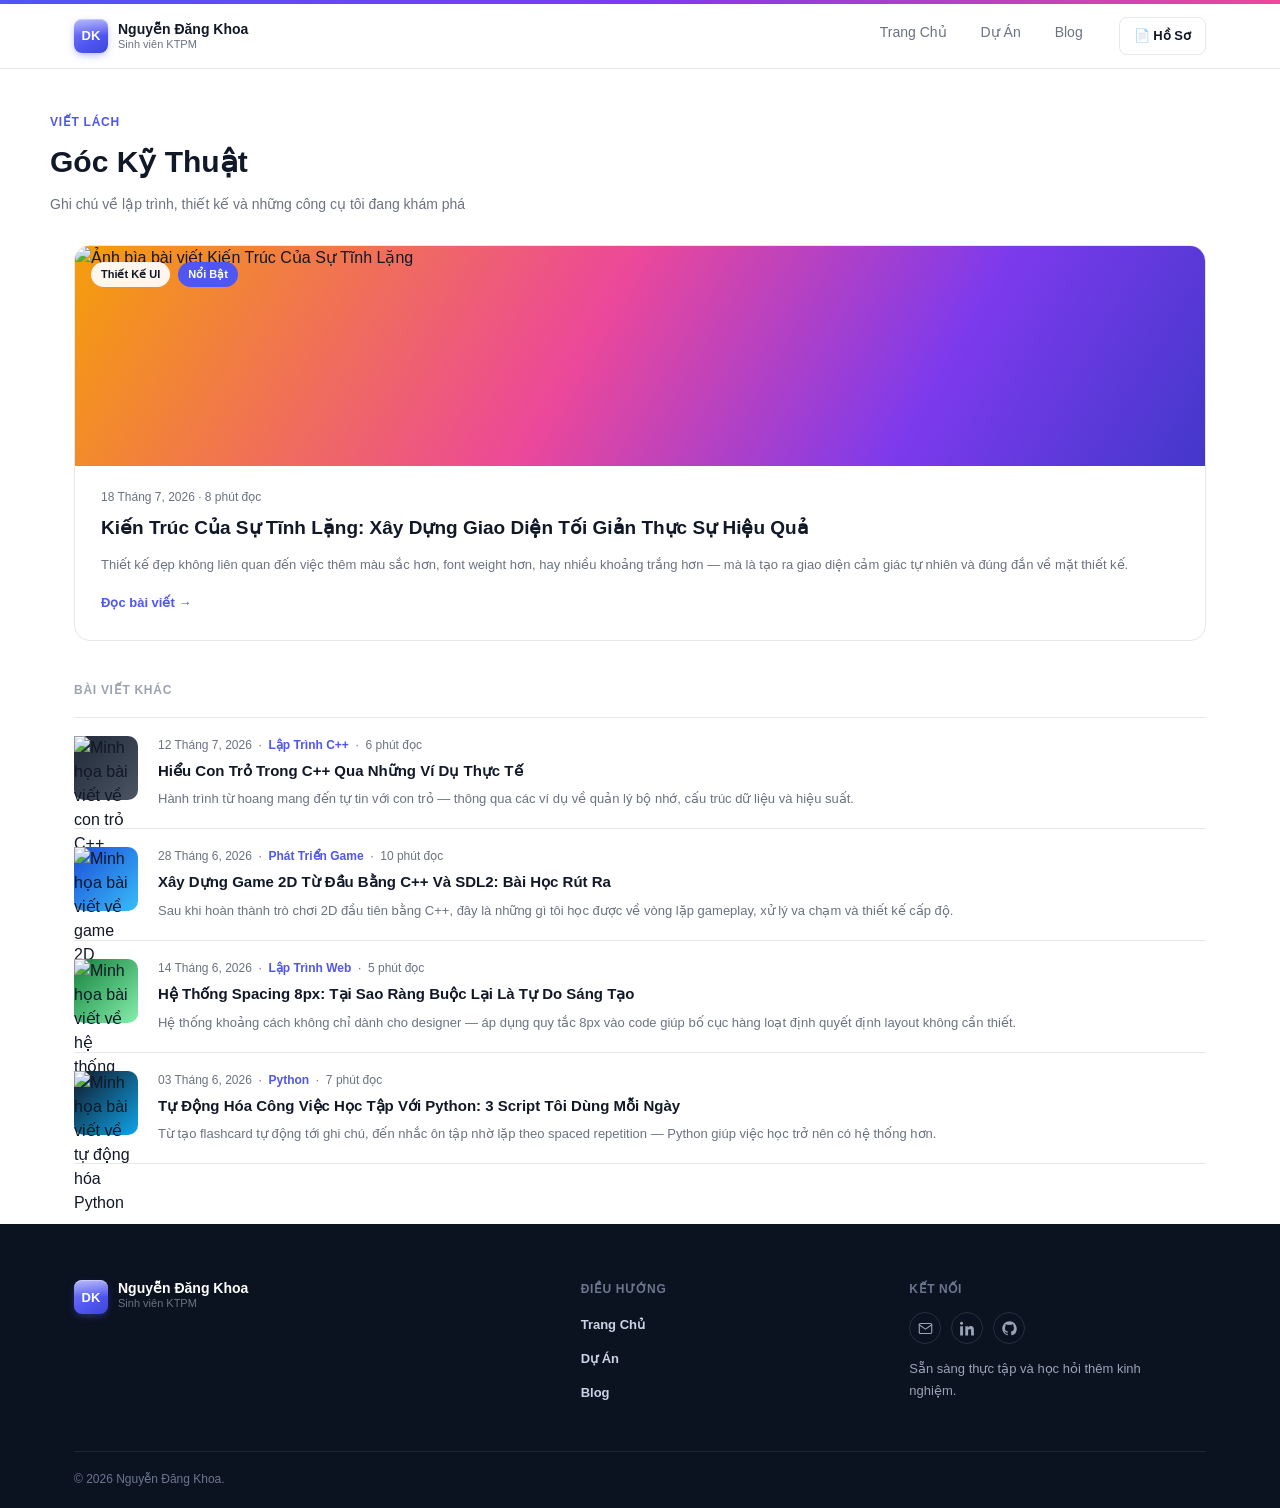
==== blog.html @ cd96da1e "Add files via upload" ====
<!DOCTYPE html>
<html lang="vi">
<head>
  <meta charset="UTF-8" />
  <meta name="viewport" content="width=device-width, initial-scale=1.0" />
  <title>Blog — Nguyễn Đăng Khoa</title>
  <meta name="description" content="Ghi chú kỹ thuật về lập trình, thiết kế và các công cụ đang khám phá." />
  <link rel="stylesheet" href="style.css" />
</head>
<body data-page="blog">
  <div class="top-accent"></div>

  <!-- ================= HEADER ================= -->
  <header class="header">
    <div class="container">
      <a href="index.html" class="brand">
        <span class="brand-mark">DK</span>
        <span class="brand-text">
          <span class="brand-name">Nguyễn Đăng Khoa</span>
          <span class="brand-role">Sinh viên KTPM</span>
        </span>
      </a>
      <nav class="nav-links">
        <a href="index.html" class="nav-link" data-page="home">Trang Chủ</a>
        <a href="du-an.html" class="nav-link" data-page="projects">Dự Án</a>
        <a href="blog.html" class="nav-link" data-page="blog">Blog</a>
        <a href="index.html" class="nav-cta">📄 Hồ Sơ</a>
      </nav>
      <button class="menu-toggle" aria-label="Mở menu điều hướng" aria-expanded="false">
        <span></span><span></span><span></span>
      </button>
    </div>
  </header>

  <!-- ================= PAGE HEAD ================= -->
  <section class="blog-page-head container">
    <div class="page-eyebrow">Viết Lách</div>
    <h1 class="page-title">Góc Kỹ Thuật</h1>
    <p class="page-desc">
      Ghi chú về lập trình, thiết kế và những công cụ tôi đang khám phá
    </p>
  </section>

  <!-- ================= NỘI DUNG BLOG ================= -->
  <section class="container blog-page-content">

    <!-- Bài viết nổi bật -->
    <article class="featured-post">
      <div class="featured-cover">
        <img src="assets/blog/toigian.png" alt="Ảnh bìa bài viết Kiến Trúc Của Sự Tĩnh Lặng" class="cover-img" />
        <div class="featured-tags">
          <span class="featured-tag">Thiết Kế UI</span>
          <span class="featured-tag primary">Nổi Bật</span>
        </div>
      </div>
      <div class="featured-body">
        <div class="post-meta">18 Tháng 7, 2026 · 8 phút đọc</div>
        <h2 class="post-title">
          Kiến Trúc Của Sự Tĩnh Lặng: Xây Dựng Giao Diện Tối Giản Thực Sự Hiệu Quả
        </h2>
        <p class="post-excerpt">
          Thiết kế đẹp không liên quan đến việc thêm màu sắc hơn, font weight hơn, hay nhiều
          khoảng trắng hơn — mà là tạo ra giao diện cảm giác tự nhiên và đúng đắn về mặt thiết kế.
        </p>
        <a href="#" class="read-more">Đọc bài viết →</a>
      </div>
    </article>

    <!-- Danh sách bài viết khác -->
    <div class="other-posts-label">Bài Viết Khác</div>

    <div class="post-row">
      <div class="post-row-thumb post-thumb-1"><img src="assets/blog/troc++.png" alt="Minh họa bài viết về con trỏ C++" /></div>
      <div class="post-row-body">
        <div class="post-row-meta">
          12 Tháng 7, 2026 &nbsp;·&nbsp; <span class="post-category">Lập Trình C++</span> &nbsp;·&nbsp; 6 phút đọc
        </div>
        <h3 class="post-row-title">Hiểu Con Trỏ Trong C++ Qua Những Ví Dụ Thực Tế</h3>
        <p class="post-row-desc">
          Hành trình từ hoang mang đến tự tin với con trỏ — thông qua các ví dụ về quản lý bộ
          nhớ, cấu trúc dữ liệu và hiệu suất.
        </p>
      </div>
    </div>

    <div class="post-row">
      <div class="post-row-thumb post-thumb-2"><img src="assets/blog/2d.png" alt="Minh họa bài viết về game 2D SDL2" /></div>
      <div class="post-row-body">
        <div class="post-row-meta">
          28 Tháng 6, 2026 &nbsp;·&nbsp; <span class="post-category">Phát Triển Game</span> &nbsp;·&nbsp; 10 phút đọc
        </div>
        <h3 class="post-row-title">Xây Dựng Game 2D Từ Đầu Bằng C++ Và SDL2: Bài Học Rút Ra</h3>
        <p class="post-row-desc">
          Sau khi hoàn thành trò chơi 2D đầu tiên bằng C++, đây là những gì tôi học được về vòng
          lặp gameplay, xử lý va chạm và thiết kế cấp độ.
        </p>
      </div>
    </div>

    <div class="post-row">
      <div class="post-row-thumb post-thumb-3"><img src="assets/blog/spacing.png" alt="Minh họa bài viết về hệ thống spacing 8px" /></div>
      <div class="post-row-body">
        <div class="post-row-meta">
          14 Tháng 6, 2026 &nbsp;·&nbsp; <span class="post-category">Lập Trình Web</span> &nbsp;·&nbsp; 5 phút đọc
        </div>
        <h3 class="post-row-title">Hệ Thống Spacing 8px: Tại Sao Ràng Buộc Lại Là Tự Do Sáng Tạo</h3>
        <p class="post-row-desc">
          Hệ thống khoảng cách không chỉ dành cho designer — áp dụng quy tắc 8px vào code giúp bố
          cục hàng loạt định quyết định layout không cần thiết.
        </p>
      </div>
    </div>

    <div class="post-row">
      <div class="post-row-thumb post-thumb-4"><img src="assets/blog/py.png" alt="Minh họa bài viết về tự động hóa Python" /></div>
      <div class="post-row-body">
        <div class="post-row-meta">
          03 Tháng 6, 2026 &nbsp;·&nbsp; <span class="post-category">Python</span> &nbsp;·&nbsp; 7 phút đọc
        </div>
        <h3 class="post-row-title">Tự Động Hóa Công Việc Học Tập Với Python: 3 Script Tôi Dùng Mỗi Ngày</h3>
        <p class="post-row-desc">
          Từ tạo flashcard tự động tới ghi chú, đến nhắc ôn tập nhờ lặp theo spaced repetition —
          Python giúp việc học trở nên có hệ thống hơn.
        </p>
      </div>
    </div>

  </section>

  <!-- ================= FOOTER ================= -->
  <footer class="footer">
    <div class="container">
      <div class="footer-grid">
        <div>
          <div class="footer-brand">
            <span class="brand-mark">DK</span>
            <span class="brand-text">
              <span class="brand-name" style="color:#fff">Nguyễn Đăng Khoa</span>
              <span class="brand-role">Sinh viên KTPM</span>
            </span>
          </div>
        </div>
        <div>
          <div class="footer-heading">Điều Hướng</div>
          <ul class="footer-links">
            <li><a href="index.html">Trang Chủ</a></li>
            <li><a href="du-an.html">Dự Án</a></li>
            <li><a href="blog.html">Blog</a></li>
          </ul>
        </div>
        <div>
          <div class="footer-heading">Kết Nối</div>
          <div class="footer-socials">
            <a href="nguyendangkhoa28lhk@gmail.com" class="social-icon" aria-label="Email"><svg viewBox="0 0 24 24" fill="none" stroke="currentColor" stroke-width="1.8" stroke-linecap="round" stroke-linejoin="round"><rect x="2" y="4" width="20" height="16" rx="2"/><path d="m22 6-10 7L2 6"/></svg></a>
            <a href="#" class="social-icon" aria-label="LinkedIn"><svg viewBox="0 0 24 24" fill="currentColor"><path d="M4.98 3.5C4.98 4.88 3.87 6 2.5 6S0 4.88 0 3.5 1.12 1 2.5 1s2.48 1.12 2.48 2.5zM.24 8.25h4.5V23H.24V8.25zM8.25 8.25h4.31v2.02h.06c.6-1.13 2.07-2.33 4.26-2.33 4.55 0 5.39 3 5.39 6.9V23h-4.5v-6.66c0-1.59-.03-3.63-2.21-3.63-2.22 0-2.56 1.73-2.56 3.52V23h-4.5V8.25z"/></svg></a>
            <a href="https://github.com/dashboard" class="social-icon" aria-label="GitHub"><svg viewBox="0 0 24 24" fill="currentColor"><path d="M12 .5C5.73.5.5 5.73.5 12c0 5.08 3.29 9.39 7.86 10.91.58.1.79-.25.79-.56 0-.28-.01-1.02-.02-2-3.2.7-3.88-1.54-3.88-1.54-.52-1.33-1.28-1.68-1.28-1.68-1.04-.71.08-.7.08-.7 1.15.08 1.76 1.18 1.76 1.18 1.03 1.76 2.7 1.25 3.36.96.1-.75.4-1.25.73-1.54-2.55-.29-5.24-1.28-5.24-5.7 0-1.26.45-2.29 1.18-3.1-.12-.29-.51-1.46.11-3.04 0 0 .96-.31 3.15 1.18a10.9 10.9 0 0 1 5.74 0c2.19-1.49 3.15-1.18 3.15-1.18.62 1.58.23 2.75.11 3.04.74.81 1.18 1.84 1.18 3.1 0 4.43-2.7 5.41-5.26 5.69.41.36.78 1.06.78 2.14 0 1.55-.01 2.79-.01 3.17 0 .31.21.67.8.56A10.52 10.52 0 0 0 23.5 12C23.5 5.73 18.27.5 12 .5z"/></svg></a>
          </div>
          <p class="footer-desc">Sẵn sàng thực tập và học hỏi thêm kinh nghiệm.</p>
        </div>
      </div>
      <div class="footer-bottom">
        <span>© 2026 Nguyễn Đăng Khoa.</span>
      </div>
    </div>
  </footer>

  <script src="script.js"></script>
</body>
</html>
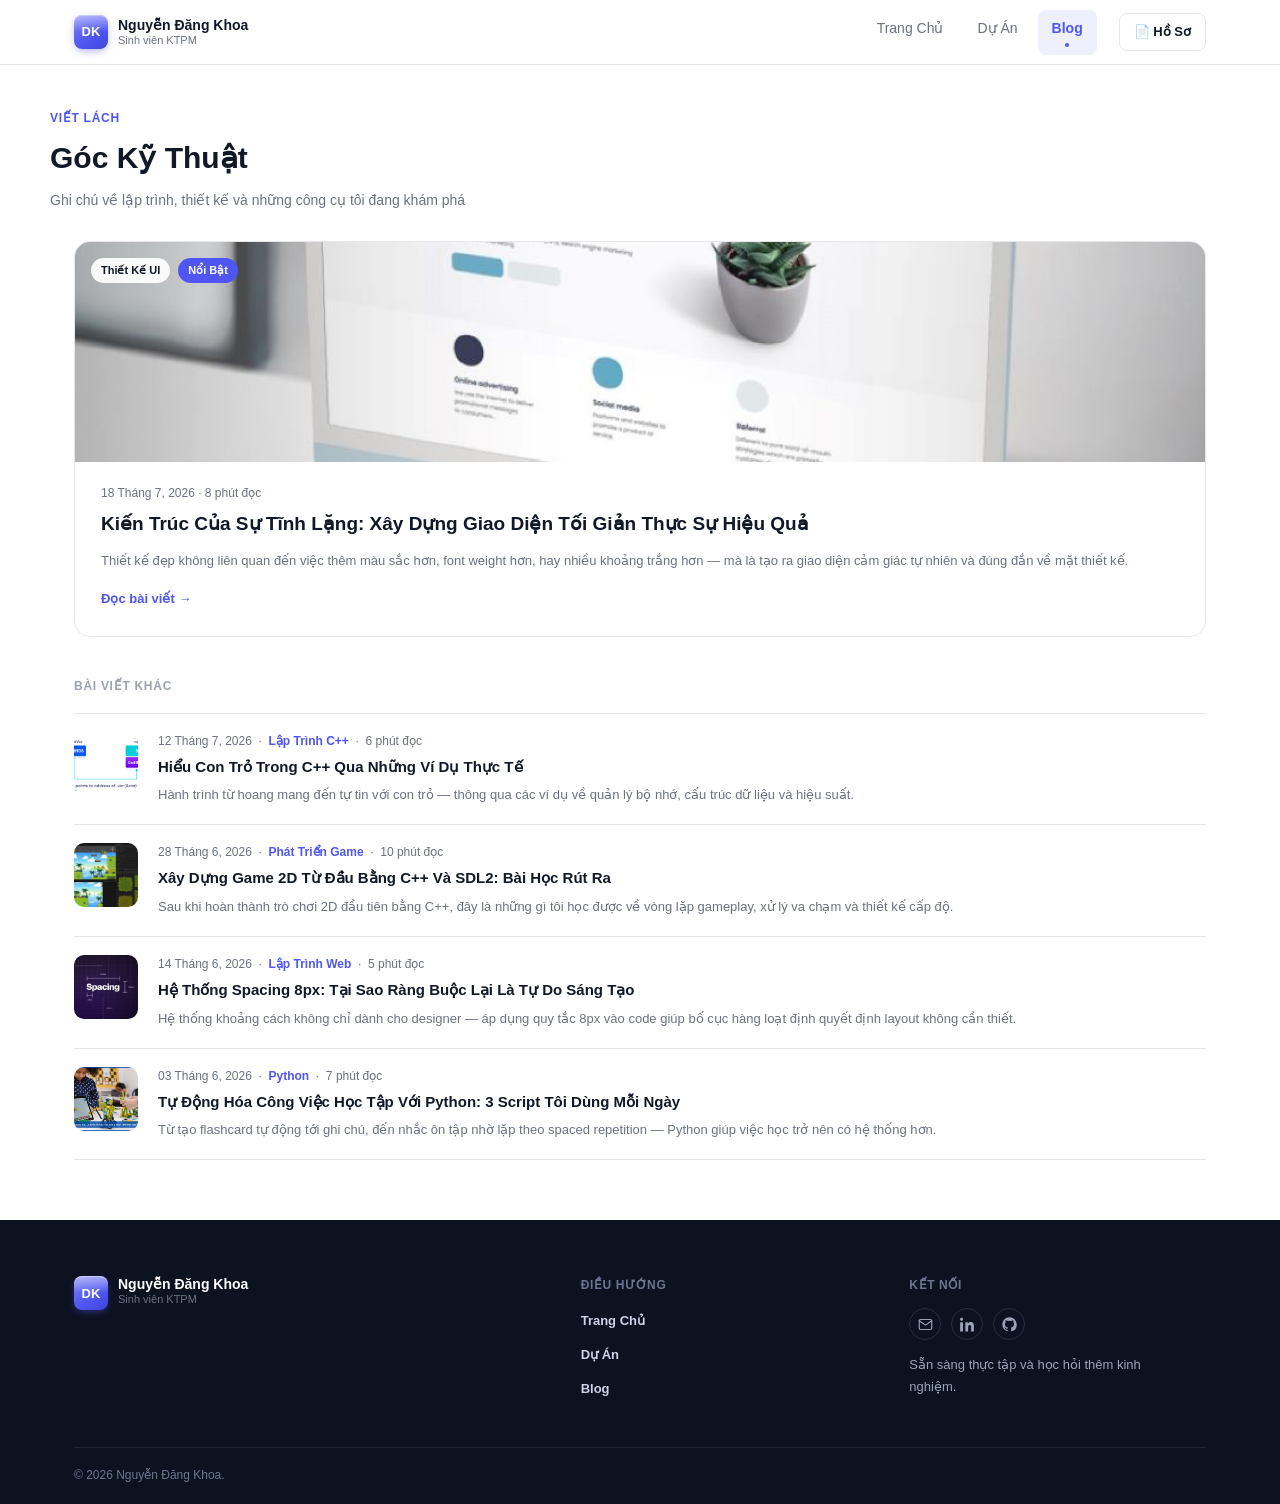
==== commit b8013030: "Update blog.html" ====
--- a/blog.html
+++ b/blog.html
@@ -8,9 +8,7 @@
   <link rel="stylesheet" href="style.css" />
 </head>
 <body data-page="blog">
-  <div class="top-accent"></div>
-
-  <!-- ================= HEADER ================= -->
+  <!--HEADER-->
   <header class="header">
     <div class="container">
       <a href="index.html" class="brand">
@@ -32,7 +30,7 @@
     </div>
   </header>
 
-  <!-- ================= PAGE HEAD ================= -->
+  <!--PAGE HEAD-->
   <section class="blog-page-head container">
     <div class="page-eyebrow">Viết Lách</div>
     <h1 class="page-title">Góc Kỹ Thuật</h1>
@@ -41,7 +39,7 @@
     </p>
   </section>
 
-  <!-- ================= NỘI DUNG BLOG ================= -->
+  <!--NỘI DUNG BLOG-->
   <section class="container blog-page-content">
 
     <!-- Bài viết nổi bật -->
@@ -127,7 +125,7 @@
 
   </section>
 
-  <!-- ================= FOOTER ================= -->
+  <!--FOOTER-->
   <footer class="footer">
     <div class="container">
       <div class="footer-grid">
--- a/style.css
+++ b/style.css
@@ -0,0 +1,1354 @@
+:root {
+  --color-primary: #4f56f2;
+  --color-primary-dark: #3f45d6;
+  --color-text: #111827;
+  --color-text-muted: #6b7280;
+  --color-text-light: #9ca3af;
+  --color-bg: #ffffff;
+  --color-bg-soft: #f6f7fb;
+  --color-border: #e5e7eb;
+  --color-footer-bg: #0b1220;
+  --color-footer-text: #9aa4b8;
+  --color-footer-heading: #6b7690;
+
+  --font-base: "Inter", -apple-system, BlinkMacSystemFont, "Segoe UI", sans-serif;
+
+  --radius-md: 10px;
+  --radius-lg: 16px;
+  --container-width: 1180px;
+}
+
+* {
+  box-sizing: border-box;
+}
+
+html,
+body {
+  margin: 0;
+  padding: 0;
+  height: 100%;
+}
+
+body {
+  font-family: var(--font-base);
+  color: var(--color-text);
+  background: var(--color-bg);
+  -webkit-font-smoothing: antialiased;
+  line-height: 1.5;
+}
+
+img {
+  max-width: 100%;
+  display: block;
+}
+
+a {
+  color: inherit;
+  text-decoration: none;
+}
+
+button {
+  font-family: inherit;
+  cursor: pointer;
+}
+
+.container {
+  width: 100%;
+  max-width: var(--container-width);
+  margin: 0 auto;
+  padding: 0 24px;
+}
+/* Header*/
+.header {
+  border-bottom: 1px solid var(--color-border);
+  background: var(--color-bg);
+}
+
+.header .container {
+  display: flex;
+  align-items: center;
+  justify-content: space-between;
+  height: 64px;
+}
+
+.brand {
+  display: flex;
+  align-items: center;
+  gap: 10px;
+}
+
+.brand-mark {
+  width: 34px;
+  height: 34px;
+  border-radius: 8px;
+  background: linear-gradient(145deg, #7b7ff5, #4f56f2 60%, #3f45d6);
+  color: #fff;
+  font-weight: 700;
+  font-size: 13px;
+  display: flex;
+  align-items: center;
+  justify-content: center;
+  flex-shrink: 0;
+  position: relative;
+  overflow: hidden;
+  box-shadow: 0 3px 8px -2px rgba(79, 86, 242, 0.55), inset 0 1px 0 rgba(255, 255, 255, 0.35);
+  /* Hiệu ứng phóng to mượt khi hover / thu nhỏ khi bấm */
+  transition: transform 0.25s cubic-bezier(0.34, 1.56, 0.64, 1), box-shadow 0.25s ease;
+  cursor: pointer;
+}
+
+/*avatar*/
+.brand-mark img {
+  width: 100%;
+  height: 100%;
+  object-fit: cover;
+  border-radius: inherit;
+}
+
+/* Vệt sáng bóng */
+.brand-mark::before {
+  content: "";
+  position: absolute;
+  top: 0;
+  left: 0;
+  right: 0;
+  height: 50%;
+  background: linear-gradient(to bottom, rgba(255, 255, 255, 0.45), rgba(255, 255, 255, 0));
+  pointer-events: none;
+}
+
+.brand:hover .brand-mark {
+  transform: scale(1.15) rotate(-4deg);
+  box-shadow: 0 10px 18px -6px rgba(79, 86, 242, 0.6), inset 0 1px 0 rgba(255, 255, 255, 0.4);
+}
+
+.brand:active .brand-mark {
+  transform: scale(0.92) rotate(0deg);
+  transition-duration: 0.1s;
+}
+
+.brand-text {
+  display: flex;
+  flex-direction: column;
+  line-height: 1.2;
+}
+
+.brand-name {
+  font-size: 14px;
+  font-weight: 700;
+  color: var(--color-text);
+}
+
+.brand-role {
+  font-size: 11px;
+  color: var(--color-text-muted);
+}
+
+.nav-links {
+  display: flex;
+  align-items: center;
+  gap: 6px;
+}
+
+.nav-link {
+  position: relative;
+  display: flex;
+  flex-direction: column;
+  align-items: center;
+  font-size: 14px;
+  font-weight: 500;
+  color: var(--color-text-muted);
+  padding: 8px 14px;
+  border-radius: 8px;
+  transition: color 0.15s ease, background 0.15s ease;
+}
+
+.nav-link:hover {
+  color: var(--color-text);
+  background: var(--color-bg-soft);
+}
+
+.nav-link.active {
+  color: var(--color-primary);
+  background: #eef0fe;
+  font-weight: 600;
+}
+
+/* Chấm tròn nhỏ*/
+.nav-link::after {
+  content: "";
+  width: 4px;
+  height: 4px;
+  border-radius: 50%;
+  background: var(--color-primary);
+  margin-top: 4px;
+  opacity: 0;
+  transform: scale(0);
+  transition: opacity 0.2s ease, transform 0.2s ease;
+}
+
+.nav-link.active::after {
+  opacity: 1;
+  transform: scale(1);
+}
+
+.nav-cta {
+  display: flex;
+  align-items: center;
+  gap: 6px;
+  font-size: 13px;
+  font-weight: 600;
+  padding: 8px 14px;
+  border-radius: 8px;
+  border: 1px solid var(--color-border);
+  color: var(--color-text);
+  background: var(--color-bg);
+  margin-left: 16px;
+  transition: border-color 0.15s ease, color 0.15s ease, transform 0.15s ease;
+}
+
+.nav-cta:hover {
+  border-color: var(--color-primary);
+  color: var(--color-primary);
+  transform: translateY(-1px);
+}
+
+/*Mobile menu (hamburger)*/
+.menu-toggle {
+  display: none;
+  flex-direction: column;
+  justify-content: center;
+  gap: 5px;
+  width: 38px;
+  height: 38px;
+  border: 1px solid var(--color-border);
+  border-radius: 8px;
+  background: var(--color-bg);
+}
+
+.menu-toggle span {
+  display: block;
+  height: 2px;
+  width: 18px;
+  margin: 0 auto;
+  background: var(--color-text);
+  border-radius: 2px;
+  transition: transform 0.25s ease, opacity 0.25s ease;
+}
+
+/* Icon hamburger*/
+.menu-toggle.open span:nth-child(1) {
+  transform: translateY(7px) rotate(45deg);
+}
+.menu-toggle.open span:nth-child(2) {
+  opacity: 0;
+}
+.menu-toggle.open span:nth-child(3) {
+  transform: translateY(-7px) rotate(-45deg);
+}
+
+/* Buttons */
+.btn {
+  display: inline-flex;
+  align-items: center;
+  gap: 8px;
+  font-size: 14px;
+  font-weight: 600;
+  padding: 11px 20px;
+  border-radius: 9px;
+  border: 1px solid transparent;
+  transition: transform 0.15s ease, box-shadow 0.15s ease, background 0.15s ease;
+}
+
+.btn-primary {
+  background: var(--color-primary);
+  color: #fff;
+  box-shadow: 0 8px 18px -8px rgba(79, 86, 242, 0.55);
+}
+
+.btn-primary:hover {
+  background: var(--color-primary-dark);
+  transform: translateY(-2px);
+  box-shadow: 0 12px 22px -8px rgba(79, 86, 242, 0.6);
+}
+
+.btn-primary:active {
+  transform: translateY(0);
+}
+
+.btn-secondary {
+  background: var(--color-bg);
+  color: var(--color-text);
+  border-color: var(--color-border);
+}
+
+.btn-secondary:hover {
+  border-color: var(--color-text-light);
+  transform: translateY(-2px);
+}
+
+/* Hero section */
+.hero {
+  padding: 88px 0 72px;
+}
+
+.hero .container {
+  display: grid;
+  grid-template-columns: 1.1fr 0.9fr;
+  gap: 48px;
+  align-items: center;
+}
+
+.eyebrow {
+  display: inline-flex;
+  align-items: center;
+  gap: 6px;
+  font-size: 12px;
+  font-weight: 700;
+  letter-spacing: 0.04em;
+  text-transform: uppercase;
+  color: var(--color-primary);
+  background: #eef0fe;
+  padding: 6px 12px;
+  border-radius: 999px;
+  margin-bottom: 22px;
+}
+
+.hero-title {
+  font-size: 42px;
+  line-height: 1.2;
+  font-weight: 800;
+  margin: 0 0 18px;
+  color: var(--color-text);
+}
+
+.hero-title .accent {
+  color: var(--color-primary);
+}
+
+.hero-desc {
+  font-size: 15px;
+  color: var(--color-text-muted);
+  max-width: 480px;
+  margin: 0 0 28px;
+}
+
+.hero-desc strong {
+  color: var(--color-text);
+  font-weight: 600;
+}
+
+.hero-actions {
+  display: flex;
+  gap: 12px;
+  margin-bottom: 40px;
+}
+
+.hero-stats {
+  display: flex;
+  gap: 40px;
+}
+
+.stat-number {
+  font-size: 22px;
+  font-weight: 800;
+  color: var(--color-text);
+}
+
+.stat-label {
+  font-size: 12px;
+  color: var(--color-text-muted);
+  margin-top: 2px;
+}
+
+/* phone / stack*/
+.hero-visual {
+  position: relative;
+  display: flex;
+  justify-content: center;
+}
+
+.hero-avatar {
+  width: 280px;
+  max-width: 100%;
+  height: auto;
+  border-radius: 20px;
+  box-shadow: 0 30px 60px -25px rgba(79, 86, 242, 0.35);
+  animation: avatar-float 3.5s ease-in-out infinite;
+}
+
+@keyframes avatar-float {
+  0%, 100% {
+    transform: translateY(0);
+  }
+  50% {
+    transform: translateY(-8px);
+  }
+}
+
+.tech-chip {
+  display: flex;
+  align-items: center;
+  gap: 8px;
+  background: #fff;
+  border: 1px solid var(--color-border);
+  border-radius: 10px;
+  padding: 8px 10px;
+  font-size: 12px;
+  font-weight: 600;
+  box-shadow: 0 6px 14px -8px rgba(15, 23, 42, 0.15);
+  position: absolute;
+}
+
+.tech-chip .chip-icon {
+  width: 20px;
+  height: 20px;
+  border-radius: 6px;
+  display: flex;
+  align-items: center;
+  justify-content: center;
+  font-size: 9px;
+  font-weight: 700;
+  color: #fff;
+}
+
+.chip-1 {
+  top: 90px;
+  left: 12px;
+}
+.chip-1 .chip-icon {
+  background: #111827;
+}
+
+.chip-2 {
+  top: 90px;
+  right: 4px;
+}
+.chip-2 .chip-icon {
+  background: #16a34a;
+}
+
+.chip-3 {
+  top: 138px;
+  left: 12px;
+}
+.chip-3 .chip-icon {
+  background: #336791;
+}
+
+.chip-4 {
+  top: 138px;
+  right: 30px;
+}
+.chip-4 .chip-icon {
+  background: #f05033;
+}
+
+.status-card {
+  position: absolute;
+  bottom: 20px;
+  left: 24px;
+  right: 24px;
+  background: #fff;
+  border: 1px solid var(--color-border);
+  border-radius: 10px;
+  padding: 8px 10px;
+  font-size: 11px;
+  box-shadow: 0 10px 20px -10px rgba(15, 23, 42, 0.2);
+}
+
+.status-card .status-title {
+  display: flex;
+  align-items: center;
+  gap: 6px;
+  font-weight: 700;
+  color: var(--color-text);
+  margin-bottom: 4px;
+}
+
+.status-dot {
+  width: 6px;
+  height: 6px;
+  border-radius: 50%;
+  background: #22c55e;
+}
+
+.status-card .status-sub {
+  color: var(--color-text-muted);
+}
+
+/* Section shared*/
+.section {
+  padding: 64px 0;
+}
+
+.section-soft {
+  background: var(--color-bg-soft);
+}
+
+.section-head {
+  display: flex;
+  align-items: flex-end;
+  justify-content: space-between;
+  gap: 24px;
+  margin-bottom: 32px;
+}
+
+.section-eyebrow {
+  font-size: 12px;
+  font-weight: 700;
+  letter-spacing: 0.06em;
+  text-transform: uppercase;
+  color: var(--color-primary);
+  margin-bottom: 8px;
+}
+
+.section-title {
+  font-size: 26px;
+  font-weight: 800;
+  margin: 0;
+}
+
+.section-note {
+  font-size: 13px;
+  color: var(--color-text-muted);
+  max-width: 320px;
+}
+
+/*Trang chủ*/
+.tech-grid {
+  display: grid;
+  grid-template-columns: repeat(4, 1fr);
+  gap: 14px;
+}
+
+.tech-card {
+  display: flex;
+  align-items: center;
+  gap: 10px;
+  background: var(--color-bg);
+  border: 1px solid var(--color-border);
+  border-radius: var(--radius-md);
+  padding: 14px 16px;
+  font-size: 14px;
+  font-weight: 600;
+  transition: transform 0.2s ease, box-shadow 0.2s ease, border-color 0.2s ease;
+}
+
+.tech-card:hover {
+  transform: translateY(-3px);
+  box-shadow: 0 14px 22px -14px rgba(15, 23, 42, 0.35);
+  border-color: var(--color-primary);
+}
+
+.tech-card:hover .badge-icon {
+  transform: scale(1.1) rotate(-4deg);
+}
+
+.tech-card .badge-icon {
+  width: 26px;
+  height: 26px;
+  border-radius: 6px;
+  display: flex;
+  align-items: center;
+  justify-content: center;
+  font-size: 11px;
+  font-weight: 700;
+  color: #fff;
+  flex-shrink: 0;
+  box-shadow: inset 0 1px 0 rgba(255, 255, 255, 0.3);
+  transition: transform 0.2s ease;
+}
+
+/*Quote / orientation block */
+.quote-wrap {
+  max-width: 720px;
+  margin: 0 auto;
+  text-align: center;
+}
+
+.quote-card {
+  background: var(--color-bg);
+  border: 1px solid var(--color-border);
+  border-left: 3px solid var(--color-primary);
+  border-radius: var(--radius-lg);
+  padding: 32px 36px;
+  text-align: left;
+  font-size: 14px;
+  color: var(--color-text-muted);
+  line-height: 1.8;
+}
+
+.quote-card strong {
+  color: var(--color-primary);
+  font-weight: 600;
+}
+
+.quote-author {
+  margin-top: 18px;
+  font-size: 13px;
+  color: var(--color-text);
+  display: flex;
+  align-items: center;
+  gap: 8px;
+}
+
+.quote-author span {
+  color: var(--color-text-muted);
+  font-weight: 400;
+}
+
+.quote-cta {
+  display: inline-block;
+  margin-top: 24px;
+  font-size: 14px;
+  font-weight: 600;
+  color: var(--color-primary);
+}
+
+/* Footer*/
+.footer {
+  background: var(--color-footer-bg);
+  color: var(--color-footer-text);
+  padding: 56px 0 20px;
+}
+
+.footer-grid {
+  display: grid;
+  grid-template-columns: 1.6fr 1fr 1fr;
+  gap: 32px;
+  padding-bottom: 36px;
+}
+
+.footer-brand {
+  display: flex;
+  gap: 10px;
+  margin-bottom: 14px;
+}
+
+.footer-desc {
+  font-size: 13px;
+  line-height: 1.7;
+  max-width: 280px;
+}
+
+.footer-heading {
+  font-size: 12px;
+  font-weight: 700;
+  letter-spacing: 0.05em;
+  text-transform: uppercase;
+  color: var(--color-footer-heading);
+  margin-bottom: 14px;
+}
+
+.footer-links {
+  list-style: none;
+  padding: 0;
+  margin: 0;
+  display: flex;
+  flex-direction: column;
+  gap: 10px;
+}
+
+.footer-links a {
+  font-size: 13px;
+  font-weight: 600;
+  color: #cbd3e6;
+}
+
+.footer-links a:hover {
+  color: #fff;
+}
+
+.footer-socials {
+  display: flex;
+  gap: 10px;
+  margin-bottom: 14px;
+}
+
+.social-icon {
+  width: 32px;
+  height: 32px;
+  border-radius: 50%;
+  border: 1px solid #263042;
+  display: flex;
+  align-items: center;
+  justify-content: center;
+  font-size: 13px;
+  transition: transform 0.2s ease, border-color 0.2s ease, background 0.2s ease;
+}
+
+.social-icon svg {
+  width: 15px;
+  height: 15px;
+}
+
+.social-icon:hover {
+  transform: translateY(-3px);
+  border-color: var(--color-primary);
+  background: rgba(79, 86, 242, 0.15);
+}
+
+.footer-bottom {
+  border-top: 1px solid #1c2536;
+  padding-top: 18px;
+  display: flex;
+  justify-content: space-between;
+  font-size: 12px;
+  color: var(--color-footer-heading);
+}
+
+/*Trang "Dự Án"*/
+.page-head {
+  padding: 44px 0 32px;
+  background: var(--color-bg-soft);
+}
+
+.page-eyebrow {
+  font-size: 12px;
+  font-weight: 700;
+  letter-spacing: 0.06em;
+  text-transform: uppercase;
+  color: var(--color-primary);
+  margin-bottom: 8px;
+}
+
+.page-title {
+  font-size: 30px;
+  font-weight: 800;
+  margin: 0 0 10px;
+}
+
+.page-desc {
+  font-size: 14px;
+  color: var(--color-text-muted);
+  max-width: 640px;
+  margin: 0 0 22px;
+}
+
+.filter-tabs {
+  display: inline-flex;
+  gap: 6px;
+  background: #fff;
+  border: 1px solid var(--color-border);
+  border-radius: 10px;
+  padding: 4px;
+}
+
+.filter-tab {
+  font-size: 13px;
+  font-weight: 600;
+  padding: 8px 16px;
+  border-radius: 7px;
+  color: var(--color-text-muted);
+  background: transparent;
+  border: none;
+  transition: background 0.2s ease, color 0.2s ease;
+}
+
+.filter-tab:hover:not(.active) {
+  background: var(--color-bg-soft);
+  color: var(--color-text);
+}
+
+.filter-tab.active {
+  background: var(--color-primary);
+  color: #fff;
+}
+
+/* Hiệu ứng "rơi vào" nhẹ cho các thẻ dự án còn hiển thị sau khi lọc */
+.project-card {
+  animation: card-fade-in 0.35s ease both;
+}
+
+@keyframes card-fade-in {
+  from {
+    opacity: 0;
+    transform: translateY(10px);
+  }
+  to {
+    opacity: 1;
+    transform: translateY(0);
+  }
+}
+
+.project-grid {
+  display: grid;
+  grid-template-columns: repeat(2, 1fr);
+  gap: 24px;
+  padding: 48px 0;
+}
+
+.project-card {
+  border: 1px solid var(--color-border);
+  border-radius: var(--radius-lg);
+  overflow: hidden;
+  background: #fff;
+  cursor: pointer;
+  transition: transform 0.25s ease, box-shadow 0.25s ease, border-color 0.25s ease;
+}
+
+.project-card:hover {
+  transform: translateY(-6px);
+  box-shadow: 0 24px 36px -20px rgba(15, 23, 42, 0.28);
+  border-color: transparent;
+}
+
+.project-thumb {
+  position: relative;
+  height: 190px;
+  display: flex;
+  align-items: center;
+  justify-content: center;
+  color: rgba(255, 255, 255, 0.9);
+  overflow: hidden;
+}
+
+/* Ảnh thật của dự án phủ kín khung thumbnail, nằm dưới lớp gradient mờ + nhãn */
+.project-thumb img {
+  position: absolute;
+  inset: 0;
+  width: 100%;
+  height: 100%;
+  object-fit: cover;
+  transition: transform 0.4s ease;
+}
+
+.project-card:hover .project-thumb img {
+  transform: scale(1.06);
+}
+
+/* Lớp gradient màu riêng phủ nhẹ lên ảnh để chữ/nhãn luôn đọc rõ */
+.project-thumb.has-image::after,
+.project-thumb.has-image::before {
+  z-index: 1;
+}
+
+.project-thumb.has-image {
+  background-blend-mode: multiply;
+}
+
+.project-thumb.has-image .thumb-overlay {
+  position: absolute;
+  inset: 0;
+  opacity: 0.55;
+  z-index: 1;
+}
+
+/* 2 vòng tròn trang trí mờ*/
+.project-thumb::before {
+  content: "";
+  position: absolute;
+  top: -30px;
+  right: -30px;
+  width: 130px;
+  height: 130px;
+  border-radius: 50%;
+  background: rgba(255, 255, 255, 0.12);
+  transition: transform 0.4s ease;
+  z-index: 1;
+}
+
+.project-card:hover .project-thumb::before {
+  transform: scale(1.15);
+}
+
+.project-thumb::after {
+  content: attr(data-index);
+  position: absolute;
+  right: 16px;
+  bottom: 2px;
+  font-size: 46px;
+  font-weight: 800;
+  color: rgba(255, 255, 255, 0.32);
+  line-height: 1;
+  z-index: 2;
+}
+
+.thumb-cloud {
+  background: linear-gradient(135deg, #4f7cff, #2563eb);
+}
+.thumb-mathx {
+  background: linear-gradient(135deg, #8b5cf6, #6d28d9);
+}
+.thumb-farmer {
+  background: linear-gradient(135deg, #22c55e, #15803d);
+}
+.thumb-sanrio {
+  background: linear-gradient(135deg, #ec4899, #be185d);
+}
+
+/* Lớp phủ màu*/
+.thumb-cloud .thumb-overlay {
+  background: linear-gradient(135deg, #4f7cff, #2563eb);
+}
+.thumb-mathx .thumb-overlay {
+  background: linear-gradient(135deg, #8b5cf6, #6d28d9);
+}
+.thumb-farmer .thumb-overlay {
+  background: linear-gradient(135deg, #22c55e, #15803d);
+}
+.thumb-sanrio .thumb-overlay {
+  background: linear-gradient(135deg, #ec4899, #be185d);
+}
+
+.thumb-tag {
+  position: absolute;
+  top: 12px;
+  left: 12px;
+  font-size: 11px;
+  font-weight: 700;
+  background: rgba(0, 0, 0, 0.35);
+  padding: 3px 10px;
+  border-radius: 999px;
+  z-index: 2;
+}
+
+.thumb-ext {
+  position: absolute;
+  top: 12px;
+  right: 12px;
+  width: 24px;
+  height: 24px;
+  border-radius: 50%;
+  background: rgba(0, 0, 0, 0.35);
+  display: flex;
+  align-items: center;
+  justify-content: center;
+  font-size: 11px;
+  z-index: 2;
+}
+
+.thumb-placeholder {
+  position: relative;
+  text-align: center;
+  font-size: 12px;
+  opacity: 0.9;
+  z-index: 1;
+}
+
+.thumb-placeholder .ph-icon {
+  width: 36px;
+  height: 36px;
+  border-radius: 10px;
+  background: rgba(255, 255, 255, 0.18);
+  border: 1px solid rgba(255, 255, 255, 0.3);
+  display: flex;
+  align-items: center;
+  justify-content: center;
+  margin: 0 auto 8px;
+}
+
+.ph-icon svg {
+  width: 16px;
+  height: 16px;
+}
+
+.project-body {
+  padding: 20px 22px 18px;
+}
+
+.project-title-row {
+  display: flex;
+  align-items: center;
+  justify-content: space-between;
+}
+
+.project-title {
+  font-size: 16px;
+  font-weight: 700;
+  margin: 0;
+}
+
+.project-desc {
+  font-size: 13px;
+  color: var(--color-text-muted);
+  margin: 8px 0 14px;
+  line-height: 1.7;
+}
+
+.tag-row {
+  display: flex;
+  flex-wrap: wrap;
+  gap: 8px;
+  margin-bottom: 16px;
+}
+
+.project-links {
+  display: flex;
+  gap: 18px;
+  border-top: 1px solid var(--color-border);
+  padding-top: 14px;
+  font-size: 12px;
+  font-weight: 600;
+  color: var(--color-text-muted);
+}
+
+.project-links a {
+  display: inline-flex;
+  align-items: center;
+  gap: 5px;
+  transition: color 0.15s ease, transform 0.15s ease;
+}
+
+.project-links a svg {
+  width: 13px;
+  height: 13px;
+}
+
+.project-links a:hover {
+  color: var(--color-primary);
+  transform: translateX(2px);
+}
+
+.project-title-row a {
+  transition: transform 0.15s ease;
+  display: inline-flex;
+}
+
+.project-title-row a:hover {
+  transform: translate(2px, -2px);
+  color: var(--color-primary);
+}
+
+.project-card[hidden] {
+  display: none;
+}
+
+/* Viền sáng theo màu riêng*/
+.project-card.selected {
+  border-width: 2px;
+  transform: translateY(-6px);
+}
+
+.project-card[data-theme="cloud"]:hover,
+.project-card[data-theme="cloud"].selected {
+  border-color: #2563eb;
+  box-shadow: 0 0 0 4px rgba(37, 99, 235, 0.15), 0 24px 36px -20px rgba(37, 99, 235, 0.35);
+}
+
+.project-card[data-theme="mathx"]:hover,
+.project-card[data-theme="mathx"].selected {
+  border-color: #7c3aed;
+  box-shadow: 0 0 0 4px rgba(124, 58, 237, 0.15), 0 24px 36px -20px rgba(124, 58, 237, 0.35);
+}
+
+.project-card[data-theme="farmer"]:hover,
+.project-card[data-theme="farmer"].selected {
+  border-color: #15803d;
+  box-shadow: 0 0 0 4px rgba(21, 128, 61, 0.15), 0 24px 36px -20px rgba(21, 128, 61, 0.35);
+}
+
+.project-card[data-theme="sanrio"]:hover,
+.project-card[data-theme="sanrio"].selected {
+  border-color: #db2777;
+  box-shadow: 0 0 0 4px rgba(219, 39, 119, 0.15), 0 24px 36px -20px rgba(219, 39, 119, 0.35);
+}
+
+/*mặc định màu trung tính. */
+.tag-pill {
+  font-size: 11px;
+  font-weight: 600;
+  background: #f3f4f6;
+  color: #4b5563;
+  padding: 4px 10px;
+  border-radius: 999px;
+  transition: background 0.2s ease, color 0.2s ease, transform 0.15s ease;
+}
+
+.tag-pill:hover {
+  transform: translateY(-1px);
+}
+
+.project-card[data-theme="cloud"]:hover .tag-pill,
+.project-card[data-theme="cloud"].selected .tag-pill {
+  background: #dbeafe;
+  color: #1d4ed8;
+}
+.project-card[data-theme="cloud"]:hover .tag-pill:hover,
+.project-card[data-theme="cloud"].selected .tag-pill:hover {
+  background: #2563eb;
+  color: #fff;
+}
+
+.project-card[data-theme="mathx"]:hover .tag-pill,
+.project-card[data-theme="mathx"].selected .tag-pill {
+  background: #ede9fe;
+  color: #7c3aed;
+}
+.project-card[data-theme="mathx"]:hover .tag-pill:hover,
+.project-card[data-theme="mathx"].selected .tag-pill:hover {
+  background: #7c3aed;
+  color: #fff;
+}
+
+.project-card[data-theme="farmer"]:hover .tag-pill,
+.project-card[data-theme="farmer"].selected .tag-pill {
+  background: #dcfce7;
+  color: #15803d;
+}
+.project-card[data-theme="farmer"]:hover .tag-pill:hover,
+.project-card[data-theme="farmer"].selected .tag-pill:hover {
+  background: #15803d;
+  color: #fff;
+}
+
+.project-card[data-theme="sanrio"]:hover .tag-pill,
+.project-card[data-theme="sanrio"].selected .tag-pill {
+  background: #fce7f3;
+  color: #db2777;
+}
+.project-card[data-theme="sanrio"]:hover .tag-pill:hover,
+.project-card[data-theme="sanrio"].selected .tag-pill:hover {
+  background: #db2777;
+  color: #fff;
+}
+
+.project-footnote {
+  text-align: center;
+  font-size: 12px;
+  color: var(--color-text-light);
+  padding-bottom: 40px;
+}
+
+/*Trang "Blog"*/
+.blog-page-head {
+  padding: 44px 0 8px;
+}
+
+.featured-post {
+  border: 1px solid var(--color-border);
+  border-radius: var(--radius-lg);
+  overflow: hidden;
+  margin-bottom: 40px;
+}
+
+.featured-cover {
+  height: 220px;
+  position: relative;
+  overflow: hidden;
+}
+
+.featured-cover .cover-img {
+  position: absolute;
+  inset: 0;
+  width: 100%;
+  height: 100%;
+  object-fit: cover;
+  transition: transform 0.4s ease;
+}
+
+.featured-post:hover .cover-img {
+  transform: scale(1.04);
+}
+
+.featured-tags {
+  position: absolute;
+  top: 16px;
+  left: 16px;
+  display: flex;
+  gap: 8px;
+  z-index: 1;
+}
+
+.featured-tag {
+  font-size: 11px;
+  font-weight: 700;
+  padding: 4px 10px;
+  border-radius: 999px;
+  background: rgba(255, 255, 255, 0.92);
+  color: var(--color-text);
+}
+
+.featured-tag.primary {
+  background: var(--color-primary);
+  color: #fff;
+}
+
+.featured-body {
+  padding: 22px 26px 26px;
+}
+
+.post-meta {
+  font-size: 12px;
+  color: var(--color-text-muted);
+  margin-bottom: 8px;
+}
+
+.post-title {
+  font-size: 19px;
+  font-weight: 700;
+  margin: 0 0 10px;
+}
+
+.post-excerpt {
+  font-size: 13px;
+  color: var(--color-text-muted);
+  line-height: 1.8;
+  margin: 0 0 14px;
+}
+
+.read-more {
+  font-size: 13px;
+  font-weight: 600;
+  color: var(--color-primary);
+}
+
+.other-posts-label {
+  font-size: 12px;
+  font-weight: 700;
+  letter-spacing: 0.06em;
+  text-transform: uppercase;
+  color: var(--color-text-light);
+  margin-bottom: 18px;
+}
+
+.post-row {
+  display: flex;
+  gap: 20px;
+  align-items: flex-start;
+  padding: 18px 0;
+  border-top: 1px solid var(--color-border);
+}
+
+.post-row:last-child {
+  border-bottom: 1px solid var(--color-border);
+}
+
+.post-row-body {
+  flex: 1;
+}
+
+.post-row-meta {
+  font-size: 12px;
+  color: var(--color-text-muted);
+  margin-bottom: 6px;
+}
+
+.post-row-meta .post-category {
+  color: var(--color-primary);
+  font-weight: 600;
+}
+
+.post-row-title {
+  font-size: 15px;
+  font-weight: 700;
+  margin: 0 0 6px;
+}
+
+.post-row-desc {
+  font-size: 13px;
+  color: var(--color-text-muted);
+  line-height: 1.7;
+  margin: 0;
+}
+
+.post-row-thumb {
+  width: 64px;
+  height: 64px;
+  border-radius: 10px;
+  flex-shrink: 0;
+  overflow: hidden;
+}
+
+.post-row-thumb img {
+  width: 100%;
+  height: 100%;
+  object-fit: cover;
+  transition: transform 0.3s ease;
+}
+
+.post-row:hover .post-row-thumb img {
+  transform: scale(1.08);
+}
+
+.blog-page-content {
+  padding-bottom: 60px;
+}
+
+/* Responsive */
+@media (max-width: 900px) {
+  .hero .container {
+    grid-template-columns: 1fr;
+  }
+  .hero-visual {
+    order: -1;
+  }
+  .tech-grid {
+    grid-template-columns: repeat(2, 1fr);
+  }
+  .project-grid {
+    grid-template-columns: 1fr;
+  }
+  .footer-grid {
+    grid-template-columns: 1fr;
+  }
+  .menu-toggle {
+    display: flex;
+  }
+
+  .nav-links {
+    position: absolute;
+    top: 64px;
+    left: 0;
+    right: 0;
+    flex-direction: column;
+    align-items: stretch;
+    gap: 4px;
+    background: var(--color-bg);
+    border-bottom: 1px solid var(--color-border);
+    padding: 10px 16px 16px;
+    box-shadow: 0 16px 24px -18px rgba(15, 23, 42, 0.25);
+
+    /* Ẩn mặc định, trượt xuống khi mở */
+    max-height: 0;
+    overflow: hidden;
+    opacity: 0;
+    transition: max-height 0.3s ease, opacity 0.25s ease;
+  }
+
+  .nav-links.open {
+    max-height: 320px;
+    opacity: 1;
+  }
+
+  .nav-link {
+    flex-direction: row;
+    justify-content: space-between;
+    width: 100%;
+  }
+
+  .nav-link::after {
+    margin-top: 0;
+  }
+
+  .nav-cta {
+    margin: 8px 0 0;
+    justify-content: center;
+  }
+
+  .header .container {
+    position: relative;
+  }
+}
+
+@media (max-width: 560px) {
+  .hero-title {
+    font-size: 32px;
+  }
+  .tech-grid {
+    grid-template-columns: repeat(2, 1fr);
+    gap: 10px;
+  }
+  .tech-card {
+    padding: 12px;
+    font-size: 13px;
+  }
+  .post-row {
+    flex-direction: column;
+  }
+  .post-row-thumb {
+    width: 100%;
+    height: 140px;
+  }
+}
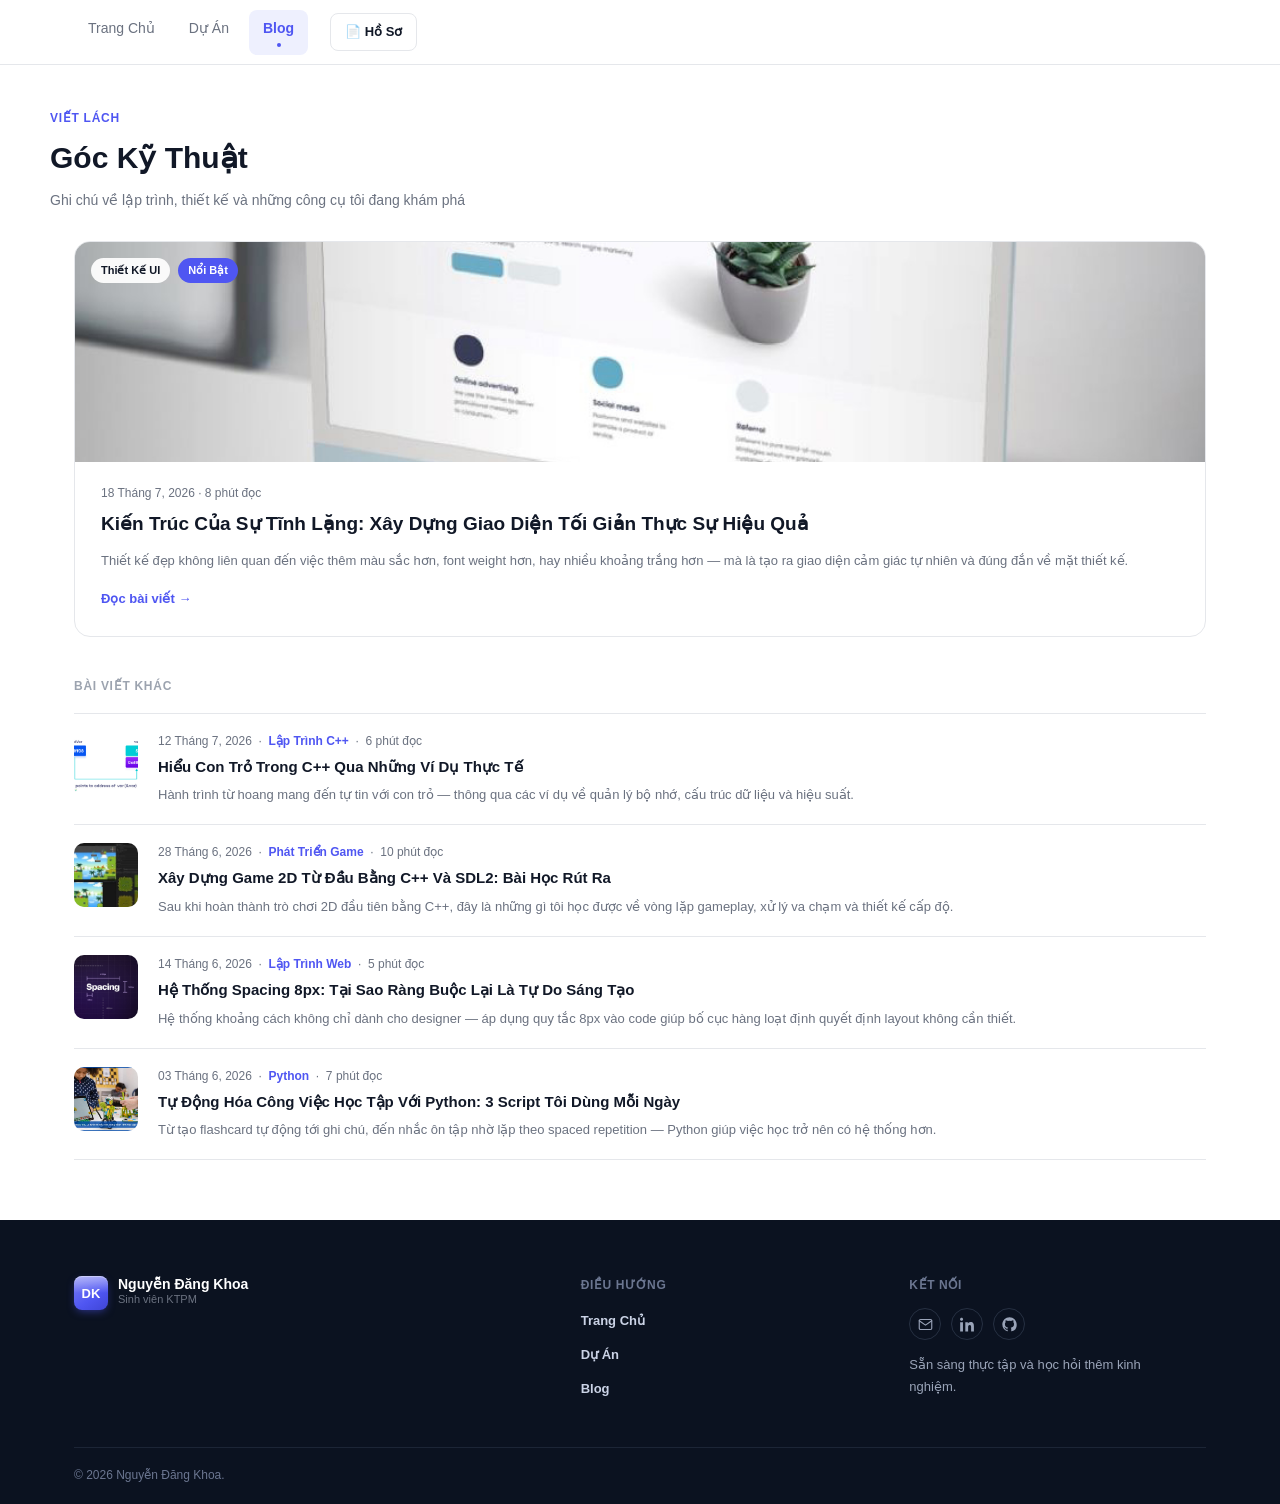
==== commit 92315ab6: "Update blog.html" ====
--- a/blog.html
+++ b/blog.html
@@ -11,11 +11,6 @@
   <!--HEADER-->
   <header class="header">
     <div class="container">
-      <a href="index.html" class="brand">
-        <span class="brand-mark">DK</span>
-        <span class="brand-text">
-          <span class="brand-name">Nguyễn Đăng Khoa</span>
-          <span class="brand-role">Sinh viên KTPM</span>
         </span>
       </a>
       <nav class="nav-links">
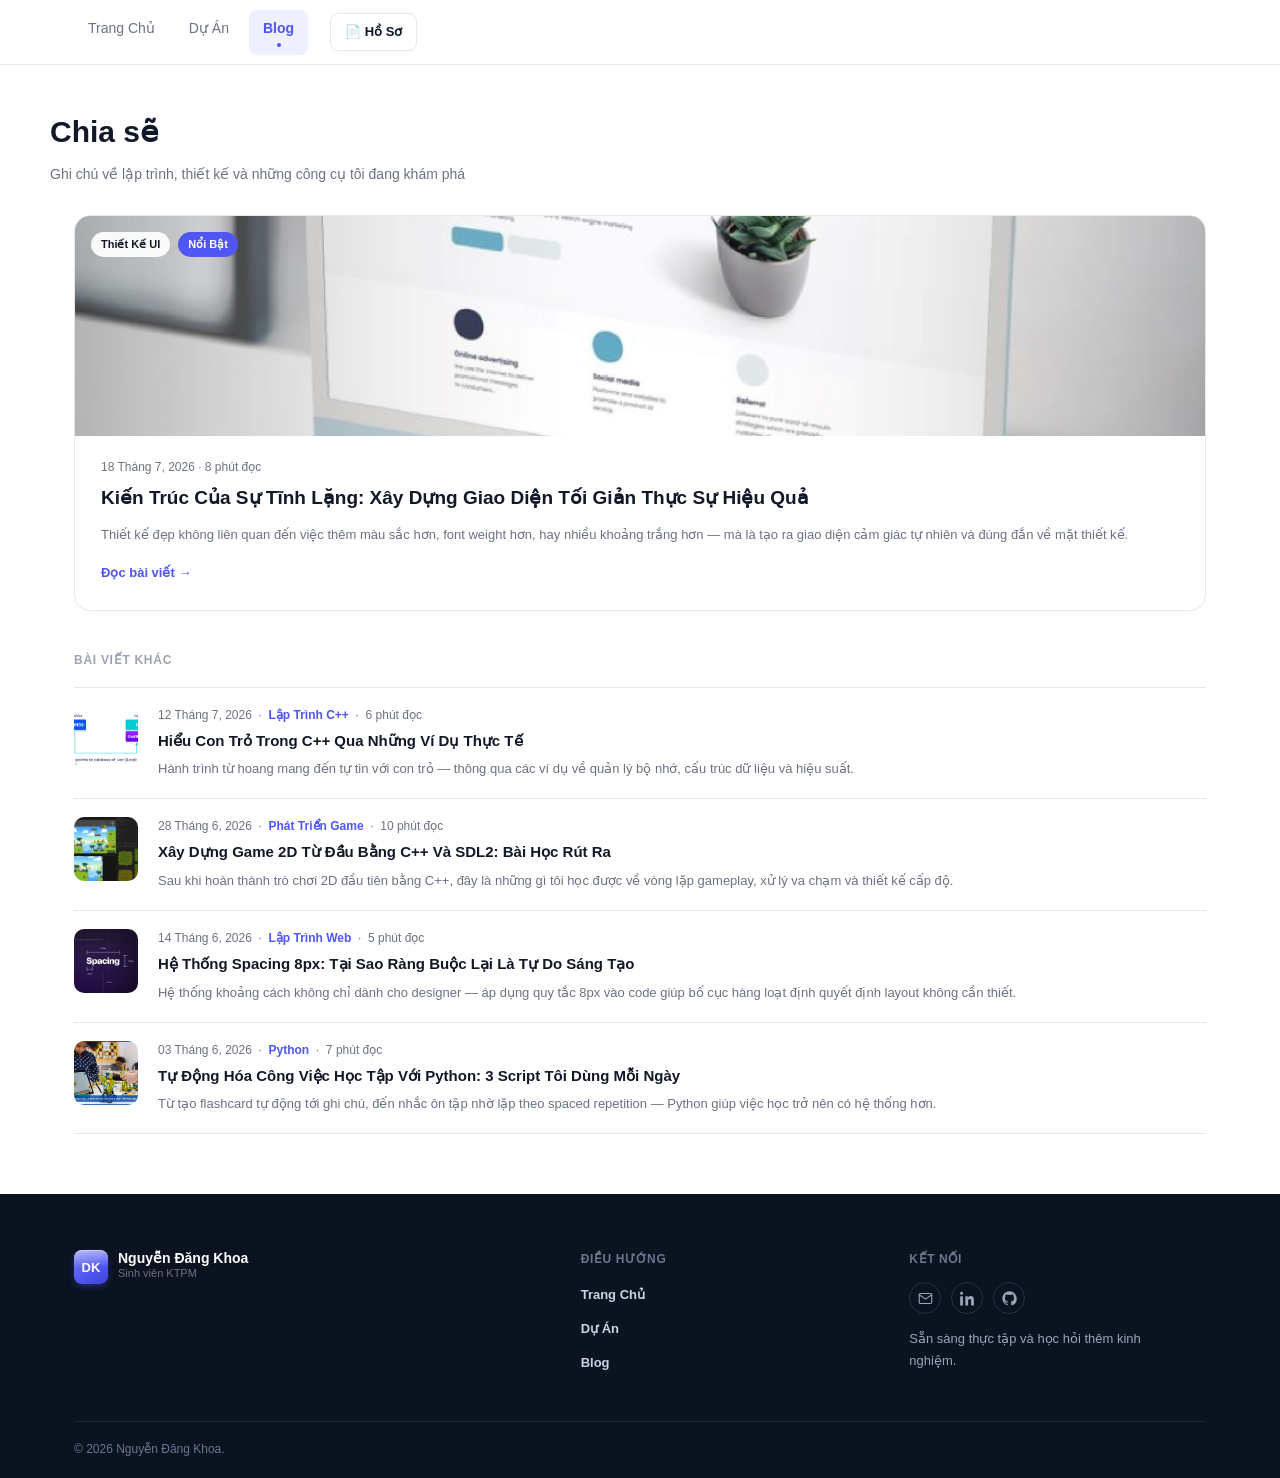
==== commit 422bcc0e: "Update blog.html" ====
--- a/blog.html
+++ b/blog.html
@@ -27,8 +27,7 @@
 
   <!--PAGE HEAD-->
   <section class="blog-page-head container">
-    <div class="page-eyebrow">Viết Lách</div>
-    <h1 class="page-title">Góc Kỹ Thuật</h1>
+    <h1 class="page-title">Chia sẽ</h1>
     <p class="page-desc">
       Ghi chú về lập trình, thiết kế và những công cụ tôi đang khám phá
     </p>
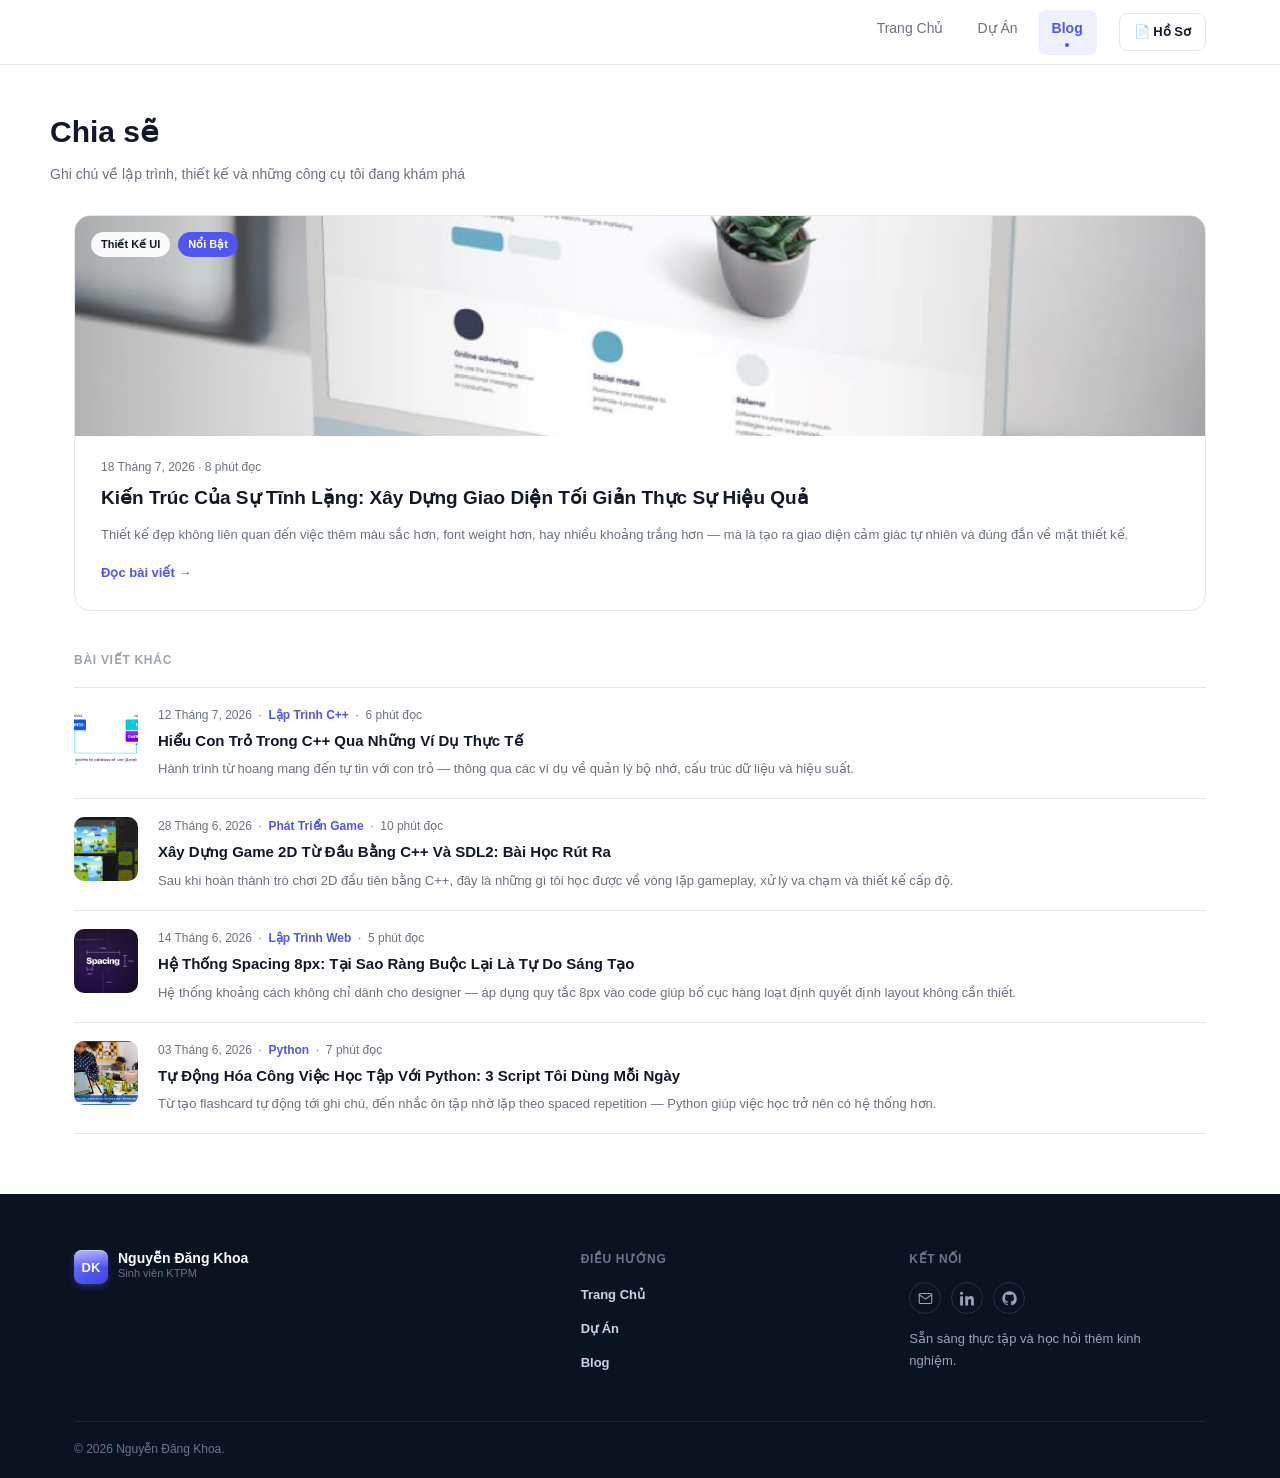
==== commit 7dff63c8: "Update blog.html" ====
--- a/blog.html
+++ b/blog.html
@@ -11,6 +11,7 @@
   <!--HEADER-->
   <header class="header">
     <div class="container">
+      <a href="index.html" class="brand">
         </span>
       </a>
       <nav class="nav-links">
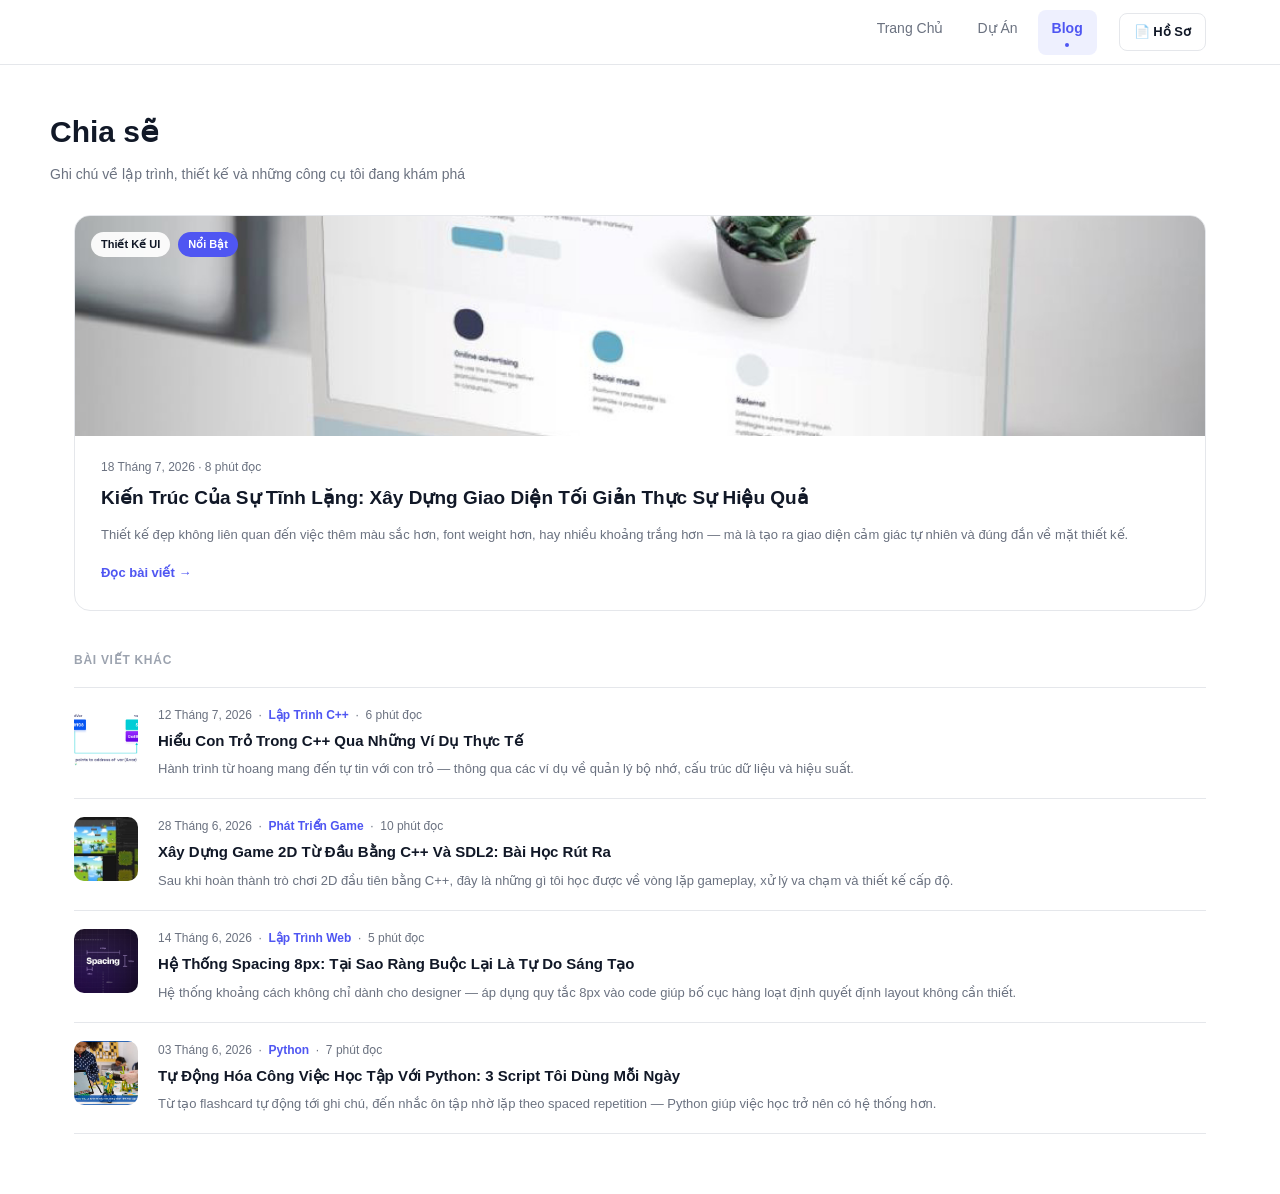
==== commit b2e7b52a: "Update blog.html" ====
--- a/blog.html
+++ b/blog.html
@@ -20,7 +20,7 @@
         <a href="blog.html" class="nav-link" data-page="blog">Blog</a>
         <a href="index.html" class="nav-cta">📄 Hồ Sơ</a>
       </nav>
-      <button class="menu-toggle" aria-label="Mở menu điều hướng" aria-expanded="false">
+      <button class="menu-toggle" aria-label="Mở menu " aria-expanded="false">
         <span></span><span></span><span></span>
       </button>
     </div>
@@ -119,44 +119,6 @@
     </div>
 
   </section>
-
-  <!--FOOTER-->
-  <footer class="footer">
-    <div class="container">
-      <div class="footer-grid">
-        <div>
-          <div class="footer-brand">
-            <span class="brand-mark">DK</span>
-            <span class="brand-text">
-              <span class="brand-name" style="color:#fff">Nguyễn Đăng Khoa</span>
-              <span class="brand-role">Sinh viên KTPM</span>
-            </span>
-          </div>
-        </div>
-        <div>
-          <div class="footer-heading">Điều Hướng</div>
-          <ul class="footer-links">
-            <li><a href="index.html">Trang Chủ</a></li>
-            <li><a href="du-an.html">Dự Án</a></li>
-            <li><a href="blog.html">Blog</a></li>
-          </ul>
-        </div>
-        <div>
-          <div class="footer-heading">Kết Nối</div>
-          <div class="footer-socials">
-            <a href="nguyendangkhoa28lhk@gmail.com" class="social-icon" aria-label="Email"><svg viewBox="0 0 24 24" fill="none" stroke="currentColor" stroke-width="1.8" stroke-linecap="round" stroke-linejoin="round"><rect x="2" y="4" width="20" height="16" rx="2"/><path d="m22 6-10 7L2 6"/></svg></a>
-            <a href="#" class="social-icon" aria-label="LinkedIn"><svg viewBox="0 0 24 24" fill="currentColor"><path d="M4.98 3.5C4.98 4.88 3.87 6 2.5 6S0 4.88 0 3.5 1.12 1 2.5 1s2.48 1.12 2.48 2.5zM.24 8.25h4.5V23H.24V8.25zM8.25 8.25h4.31v2.02h.06c.6-1.13 2.07-2.33 4.26-2.33 4.55 0 5.39 3 5.39 6.9V23h-4.5v-6.66c0-1.59-.03-3.63-2.21-3.63-2.22 0-2.56 1.73-2.56 3.52V23h-4.5V8.25z"/></svg></a>
-            <a href="https://github.com/dashboard" class="social-icon" aria-label="GitHub"><svg viewBox="0 0 24 24" fill="currentColor"><path d="M12 .5C5.73.5.5 5.73.5 12c0 5.08 3.29 9.39 7.86 10.91.58.1.79-.25.79-.56 0-.28-.01-1.02-.02-2-3.2.7-3.88-1.54-3.88-1.54-.52-1.33-1.28-1.68-1.28-1.68-1.04-.71.08-.7.08-.7 1.15.08 1.76 1.18 1.76 1.18 1.03 1.76 2.7 1.25 3.36.96.1-.75.4-1.25.73-1.54-2.55-.29-5.24-1.28-5.24-5.7 0-1.26.45-2.29 1.18-3.1-.12-.29-.51-1.46.11-3.04 0 0 .96-.31 3.15 1.18a10.9 10.9 0 0 1 5.74 0c2.19-1.49 3.15-1.18 3.15-1.18.62 1.58.23 2.75.11 3.04.74.81 1.18 1.84 1.18 3.1 0 4.43-2.7 5.41-5.26 5.69.41.36.78 1.06.78 2.14 0 1.55-.01 2.79-.01 3.17 0 .31.21.67.8.56A10.52 10.52 0 0 0 23.5 12C23.5 5.73 18.27.5 12 .5z"/></svg></a>
-          </div>
-          <p class="footer-desc">Sẵn sàng thực tập và học hỏi thêm kinh nghiệm.</p>
-        </div>
-      </div>
-      <div class="footer-bottom">
-        <span>© 2026 Nguyễn Đăng Khoa.</span>
-      </div>
-    </div>
-  </footer>
-
   <script src="script.js"></script>
 </body>
 </html>
